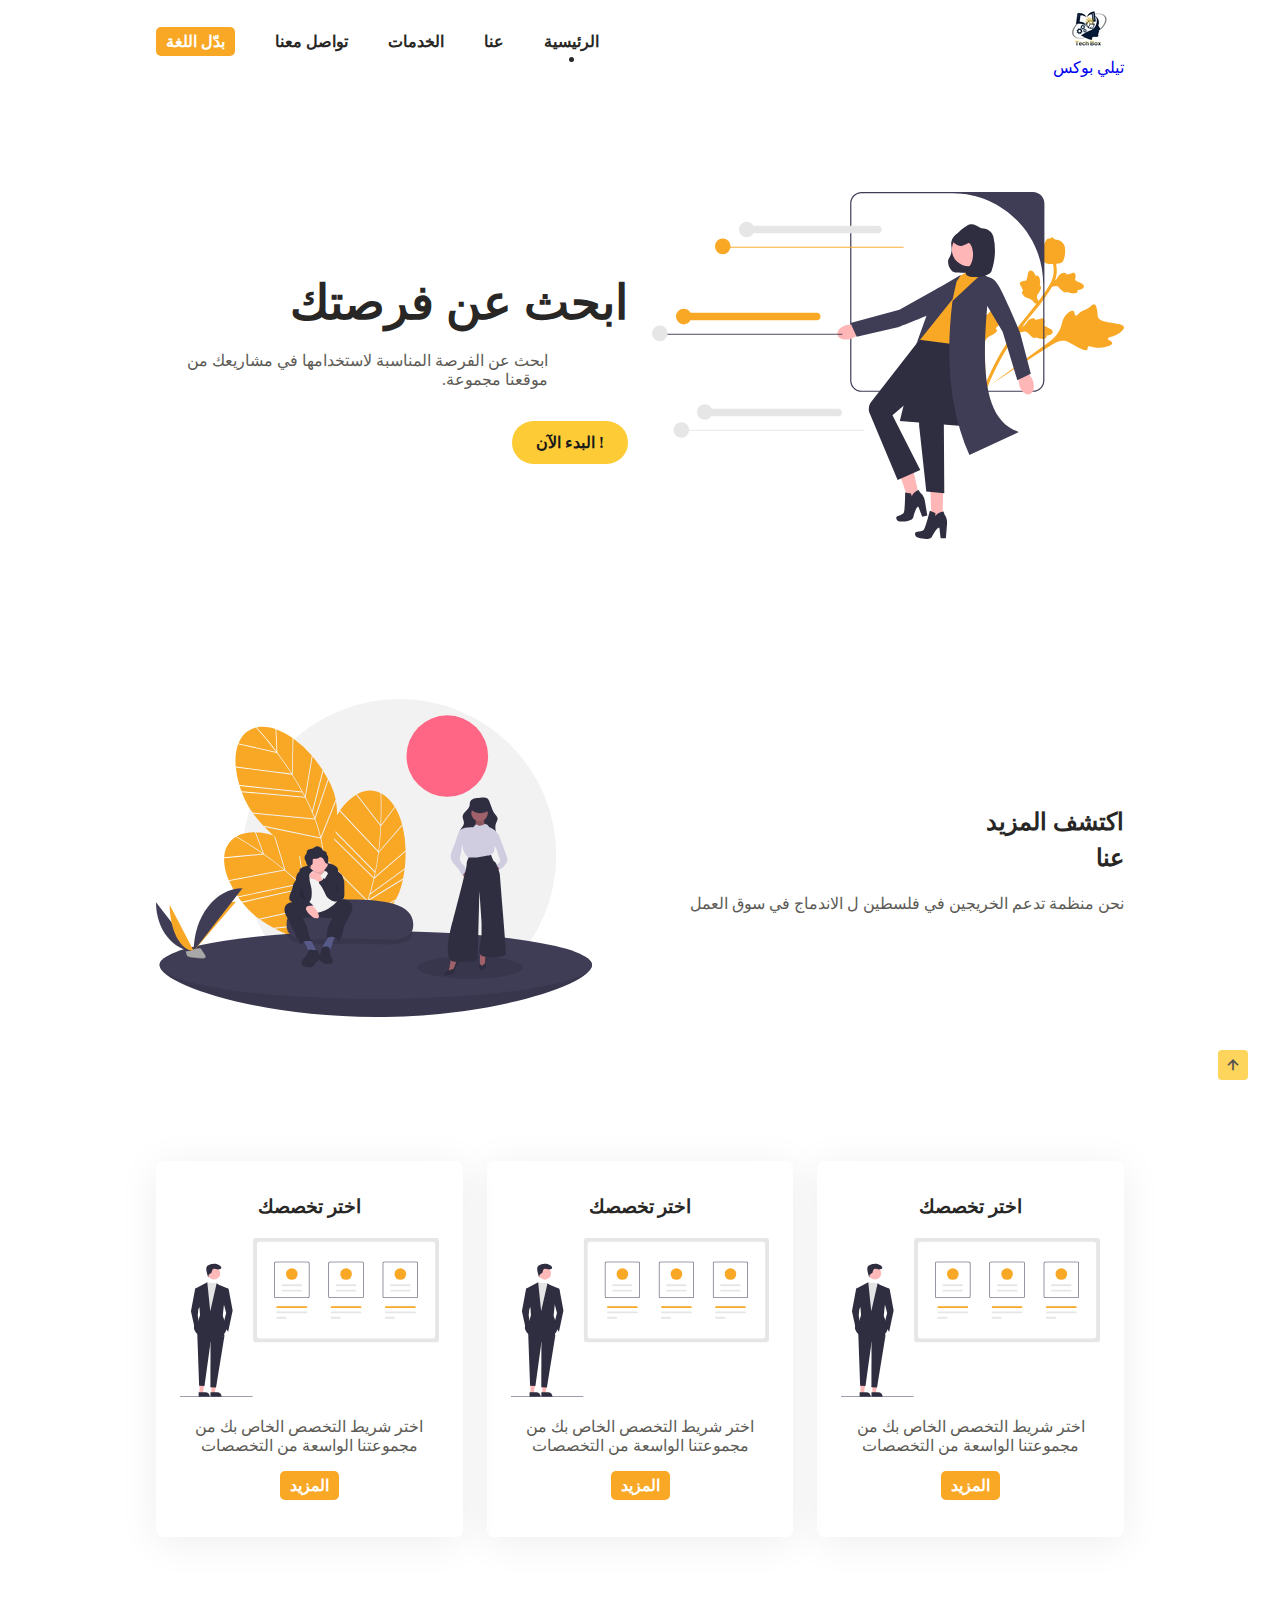
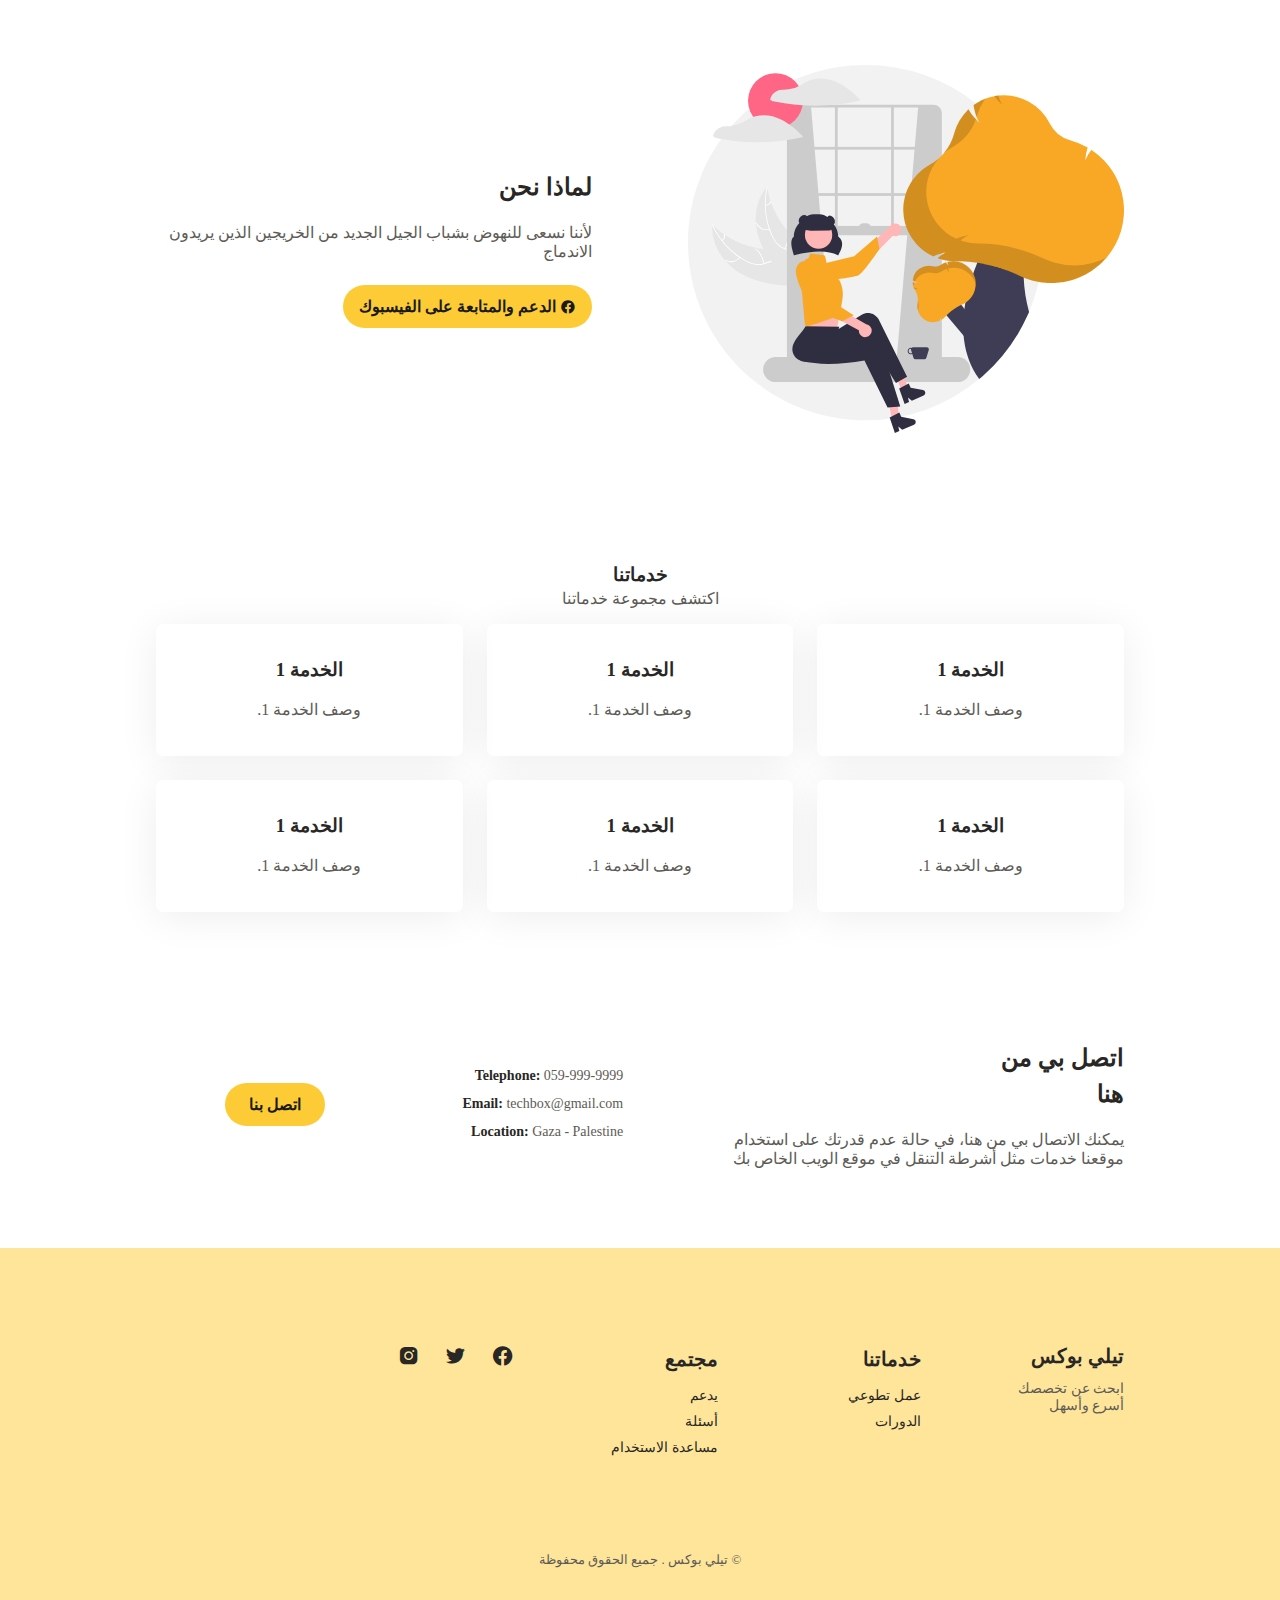
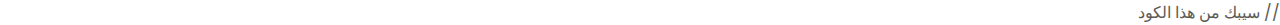
==== indexar.html @ 706bb254 "arabic lang" ====
<!DOCTYPE html>
<html lang="ar" dir="rtl">

<head>
    <meta charset="UTF-8">
    <meta name="viewport" content="width=device-width, initial-scale=1.0">

    <!--=============== BOXICONS ===============-->
    <link rel="stylesheet" href="https://cdn.jsdelivr.net/npm/boxicons@latest/css/boxicons.min.css">

    <!-- =============== CSS =============== -->
    <link rel="stylesheet" href="styles.css">
    <link rel="stylesheet" href="styles.scss">
    

    <title>تيلي بوكس</title>

    <!-- =============== FAVICON =============== -->
    <link rel="apple-touch-icon" sizes="180x180" href="assets/img/apple-touch-icon.png">
    <link rel="icon" type="image/png" sizes="32x32" href="assets/img/favicon-32x32.png">
    <link rel="icon" type="image/png" sizes="16x16" href="assets/img/favicon-16x16.png">
    <style>
        * {
            font-family: almarai;
        }

    </style>
</head>

<body>
    <!--=============== HEADER ===============-->
    <header class="header" id="header">
        <div class="progress-container">
            <div class="progress-bar" id="myBar"></div>
        </div>
        <nav class="nav container">
            <a href="#" class="navbar-brand " style="text-align: center;">
                <img src="./img/techbox (1).jpg" alt="TechBox Logo" class="logo-image img-fluid" style="color: black;">
                <br> تيلي بوكس
            </a>

            <div class="nav__menu" id="nav-menu">
                <ul class="nav__list">
                    <li class="nav__item">
                        <a href="#home" class="nav__link active-link">الرئيسية</a>
                    </li>
                    <li class="nav__item">
                        <a href="#about" class="nav__link">عنا</a>
                    </li>
                    <li class="nav__item">
                        <a href="#services" class="nav__link">الخدمات</a>
                    </li>
                    <li class="nav__item">
                        <a href="#contact" class="nav__link">تواصل معنا</a>
                    </li>
                    <li class="nav__item">
                        <a href="./index.html" id="language-switch" class="button button-link"
                            style="background-color: #f9a826; color: #fff; padding: 5px 10px; text-decoration: none; border-radius: 5px;">بدّل اللغة</a>
                    </li>
                </ul>

            </div>

        </nav>
    </header>

    <main class="main">
        <!--=============== HOME ===============-->
        <section class="home section" id="home">
            <div class="home__container container grid">
                <img src="./img/undraw_job_offers_re_634p.svg" alt="">

                <div class="home__data">
                    <h1 class="home__title">ابحث عن فرصتك</h1>
                    <p class="home__description">ابحث عن الفرصة المناسبة لاستخدامها في مشاريعك من موقعنا
                        مجموعة.</p>
                    <a href="#about" class="button">! البدء الآن</a>

                </div>
            </div>
        </section>

        <!--=============== ABOUT ===============-->
        <section class="about section container" id="about">
            <div class="about__container grid">
                <div class="about__data">
                    <h2 class="section__title-center">اكتشف المزيد <br> عنا</h2> <br>
                    <p class="about__description">نحن منظمة تدعم الخريجين في فلسطين ل
                        الاندماج في سوق العمل
                    </p>
                </div>

                <img src="./img/avT.svg" alt="">
            </div>
        </section>

        <!--=============== SERVICES ===============-->
        <section class="services section container" id="">
            <div class="services__container grid">
                <div class="services__data">
                    <h3 class="services__subtitle">اختر تخصصك</h3>
                    <clipPath id="clip0">
                        <img src="./img/awN.svg" alt="">

                        <rect width="121" height="94" fill="white" />
                    </clipPath>
                    <p class="services__description">اختر شريط التخصص الخاص بك من مجموعتنا الواسعة من التخصصات</p>
                    <div>
                        <a href="#" class="button button-link"
                            style="background-color: #f9a826; color: #fff; padding: 5px 10px; text-decoration: none; border-radius: 5px;">المزيد</a>
                    </div>

                </div>

                <div class="services__data">
                    <h3 class="services__subtitle">اختر تخصصك</h3>
                    <clipPath id="clip0">
                        <img src="./img/awN.svg" alt="">

                        <rect width="121" height="94" fill="white" />
                    </clipPath>
                    <p class="services__description">اختر شريط التخصص الخاص بك من مجموعتنا الواسعة من التخصصات</p>
                    <div>
                        <a href="#" class="button button-link"
                            style="background-color: #f9a826; color: #fff; padding: 5px 10px; text-decoration: none; border-radius: 5px;">المزيد</a>
                    </div>

                </div>

                <div class="services__data">
                    <h3 class="services__subtitle">اختر تخصصك</h3>
                    <clipPath id="clip0">
                        <img src="./img/awN.svg" alt="">

                        <rect width="121" height="94" fill="white" />
                    </clipPath>
                    <p class="services__description">اختر شريط التخصص الخاص بك من مجموعتنا الواسعة من التخصصات</p>
                    <div>
                        <a href="#" class="button button-link"
                            style="background-color: #f9a826; color: #fff; padding: 5px 10px; text-decoration: none; border-radius: 5px;">المزيد</a>
                    </div>

                </div>
            </div>
        </section>

        <!--=============== APP ===============-->
        <section class="app section container">
            <div class="app__container grid">
                <img src="./img/ayx.svg" alt="">
                <div class="app__data">
                    <h2 class="section__title-center">لماذا نحن </h2> <br>
                    <p class="app__description">لأننا نسعى للنهوض بشباب الجيل الجديد من الخريجين
                        الذين يريدون الاندماج
                    </p>
                    <div class="app__buttons">
                        <a href="https://facebook.com" class="button button-flex" target="_blank">
                            <i class='bx bxl-facebook-circle'></i> الدعم والمتابعة على الفيسبوك
                        </a>
                    </div>
                </div>

            </div>
        </section>

        <!--=============== SERVICES ===============-->
        <section class="services section container" id="services">
            <div style="text-align: center;">
                <h3 class="services__subtitle">خدماتنا</h3>
                <p class="services__description">اكتشف مجموعة خدماتنا</p>
            </div>

            <div class="services__container grid">


                <div class="services__data">
                    <h3 class="services__subtitle">الخدمة 1</h3>
                    <p class="services__description">وصف الخدمة 1.</p>
                </div>

                <div class="services__data">
                    <h3 class="services__subtitle">الخدمة 1</h3>
                    <p class="services__description">وصف الخدمة 1.</p>
                </div>

                <div class="services__data">
                    <h3 class="services__subtitle">الخدمة 1</h3>
                    <p class="services__description">وصف الخدمة 1.</p>
                </div>

                <div class="services__data">
                    <h3 class="services__subtitle">الخدمة 1</h3>
                    <p class="services__description">وصف الخدمة 1.</p>
                </div>

                <div class="services__data">
                    <h3 class="services__subtitle">الخدمة 1</h3>
                    <p class="services__description">وصف الخدمة 1.</p>
                </div>

                <div class="services__data">
                    <h3 class="services__subtitle">الخدمة 1</h3>
                    <p class="services__description">وصف الخدمة 1.</p>
                </div>

            </div>
        </section>

        <!--=============== CONTACT US ===============-->
        <section class="contact section container" id="contact">
            <div class="contact__container grid">
                <div class="contact__content">
                    <h2 class="section__title-center">اتصل بي من <br> هنا</h2> <br>
                    <p class="contact__description">يمكنك الاتصال بي من هنا، في حالة عدم قدرتك على استخدام موقعنا
                        خدمات مثل أشرطة التنقل في موقع الويب الخاص بك</p>
                </div>

                <ul class="contact__content grid">
                    <li class="contact__address">Telephone: <span class="contact__information">059-999-9999</span>
                    </li>
                    <li class="contact__address">Email: <span class="contact__information">techbox@gmail.com</span></li>
                    <li class="contact__address">Location: <span class="contact__information">Gaza - Palestine</span>
                    </li>
                </ul>

                <div class="contact__content">
                    <a href="https://github.com/pulkithanda" class="button">اتصل بنا</a>
                </div>
            </div>
        </section>
    </main>

    <!--=============== FOOTER ===============-->
    <footer class="footer section">
        <div class="footer__container container grid">
            <div class="footer__content">
                <a href="#" class="footer__logo">تيلي بوكس</a>
                <p class="footer__description">ابحث عن تخصصك <br> أسرع وأسهل</p>
            </div>

            <div class="footer__content">
                <h3 class="footer__title">خدماتنا</h3>
                <ul class="footer__links">
                    <li><a href="https://github.com/pulkithanda" class="footer__link">عمل تطوعي </a></li>
                    <li><a href="#" class="footer__link">الدورات </a></li>
                </ul>
            </div>



            <div class="footer__content">
                <h3 class="footer__title">مجتمع</h3>
                <ul class="footer__links">
                    <li><a href="#" class="footer__link">يدعم</a></li>
                    <li><a href="#" class="footer__link">أسئلة</a></li>
                    <li><a href="#" class="footer__link">مساعدة الاستخدام</a></li>
                </ul>
            </div>

            <div class="footer__social">
                <a href="#" target="_blank" class="footer__social-link"><i class='bx bxl-facebook-circle '></i></a>
                <a href="https://x.com" target="_blank" class="footer__social-link"><i class='bx bxl-twitter'></i></a>
                <a href="https://www.instagram.com" target="_blank" class="footer__social-link"><i
                        class='bx bxl-instagram-alt'></i></a>
            </div>
        </div>

        <p class="footer__copy">&#169; تيلي بوكس . جميع الحقوق محفوظة</p>
    </footer>

    <!--=============== SCROLL UP ===============-->
    <a href="#" class="scrollup" id="scroll-up">
        <i class='bx bx-up-arrow-alt scrollup__icon'></i>
    </a>

    <!--=============== MAIN JS ===============-->
    <script src="main.js"></script>
    // سيبك من هذا الكود
    <script>
        // Define your content in both languages
        const englishContent = {
            home: "Home",
            about: "About Us",
            contact: "Contact Us",
            services: "Services"
        };

        const arabicContent = {
            home: "الصفحة الرئيسية",
            about: "معلومات عنا",
            contact: "اتصل بنا",
            services: "الخدمات"
        };

        document.getElementById("language-switch").addEventListener("click", function () {
            function updateContent(language) {
                const content = language === 'english' ? englishContent : arabicContent;

                // Update navbar link text
                document.querySelector(".nav__link").textContent = content.home;
            }
        });

        updateContent('english');

    </script>
</body>

</html>
---- styles.css ----
/*=============== GOOGLE FONTS ===============*/
@import url("https://fonts.googleapis.com/css2?family=Poppins:wght@400;600;700&display=swap");
/*=============== VARIABLES CSS ===============*/
:root {
  --header-height: 3rem;
  /*========== Colors ==========*/
  --hue: 45;
  --sat: 98%;
  --first-color: hsl(var(--hue), var(--sat), 60%);
  --first-color-light: hsl(var(--hue), var(--sat), 85%);
  --first-color-lighten: hsl(var(--hue), var(--sat), 80%);
  --first-color-alt: hsl(var(--hue), var(--sat), 53%);
  --title-color: hsl(var(--hue), 4%, 15%);
  --text-color: hsl(var(--hue), 4%, 35%);
  --text-color-light: hsl(var(--hue), 4%, 65%);
  --body-color: hsl(var(--hue), 0%, 100%);
  --container-color: #FFF;
  --scroll-bar-color: hsl(var(--hue), 4%, 85%);
  --scroll-thumb-color: hsl(var(--hue), 4%, 75%);
  /*========== Font and typography ==========*/
  --body-font: 'Poppins', sans-serif;
  --biggest-font-size: 2rem;
  --h2-font-size: 1.25rem;
  --h3-font-size: 1.125rem;
  --normal-font-size: .938rem;
  --small-font-size: .813rem;
  --smaller-font-size: .75rem;
  /*========== Font weight ==========*/
  --font-semi-bold: 600;
  --font-bold: 700;
  /*========== Margenes ==========*/
  --mb-0-5: .5rem;
  --mb-0-75: .75rem;
  --mb-1: 1rem;
  --mb-1-5: 1.5rem;
  --mb-2: 2rem;
  /*========== z index ==========*/
  --z-tooltip: 10;
  --z-fixed: 100;
}

@media screen and (min-width: 968px) {
  :root {
    --biggest-font-size: 3rem;
    --h2-font-size: 1.75rem;
    --h3-font-size: 1.25rem;
    --normal-font-size: 1rem;
    --small-font-size: .875rem;
    --smaller-font-size: .813rem;
  }
}

/*=============== BASE ===============*/
*, ::before, ::after {
  box-sizing: border-box;
  padding: 0;
  margin: 0;
}

html {
  scroll-behavior: smooth;
}

body {
  margin: var(--header-height) 0 0 0;
  font-family: var(--body-font);
  font-size: var(--normal-font-size);
  background-color: var(--body-color);
  color: var(--text-color);
  transition: .5s;
}

h1, h2, h3 {
  font-weight: var(--font-semi-bold);
  color: var(--title-color);
  line-height: 1.5;
}

ul {
  list-style: none;
}

a {
  text-decoration: none;
}

img {
  max-width: 100%;
  height: auto;
}



/*=============== THEME ===============*/
/*========== Variables Dark theme ==========*/
body.dark-theme {
  --first-color-light: hsl(var(--hue), var(--sat), 75%);
  --title-color: hsl(var(--hue), 4%, 95%);
  --text-color: hsl(var(--hue), 4%, 80%);
  --body-color: hsl(var(--hue), 8%, 13%);
  --container-color: hsl(var(--hue), 8%, 16%);
  --scroll-bar-color: hsl(var(--hue), 4%, 32%);
  --scroll-thumb-color: hsl(var(--hue), 4%, 24%);
}

/*========== Button Dark/Light ==========*/
.change-theme {
  position: absolute;
  right: 1.5rem;
  top: 2.2rem;
  color: var(--title-color);
  font-size: 1.8rem;
  cursor: pointer;
}

.dark-theme .footer {
  background-color: var(--container-color);
}

/*=============== REUSABLE CSS CLASSES ===============*/
.section {
  padding: 4.5rem 0 1rem;
}

.svg__color {
  fill: var(--first-color);
}

.svg__blob {
  fill: var(--first-color-light);
}

.svg__img {
  width: 300px;
  justify-self: center;
}

/*=============== LAYOUT ===============*/
.container {
  max-width: 968px;
  margin-left: var(--mb-1-5);
  margin-right: var(--mb-1-5);
}

.grid {
  display: grid;
  gap: 1.5rem;
}

/*=============== HEADER ===============*/
.header {
  width: 100%;
  background-color: var(--body-color);
  position: fixed;
  top: 0;
  left: 0;
  z-index: var(--z-fixed);
  transition: .5s;
}

/*=============== NAV ===============*/
.nav {
  height: var(--header-height);
  display: flex;
  justify-content: space-between;
  align-items: center;
}

@media screen and (max-width: 767px) {
  .nav__menu {
    position: fixed;
    background-color: var(--container-color);
    box-shadow: 0 0 4px rgba(0, 0, 0, 0.1);
    padding: 2.5rem 0;
    width: 90%;
    top: -100%;
    left: 0;
    right: 0;
    margin: 0 auto;
    transition: .4s;
    border-radius: 2rem;
    z-index: var(--z-fixed);
  }
}

.nav__list {
  display: flex;
  flex-direction: column;
  align-items: center;
  row-gap: 1.5rem;
}

.nav__link, .nav__logo, .nav__toggle {
  color: var(--title-color);
  font-weight: var(--font-semi-bold);
}

.nav__toggle {
  font-size: 1.3rem;
  cursor: pointer;
}

/* Show menu */
.show-menu {
  top: calc(var(--header-height) + 1rem);
}

/* Active link */
.active-link {
  position: relative;
}

.active-link::before {
  content: '';
  position: absolute;
  bottom: -.75rem;
  left: 45%;
  width: 5px;
  height: 5px;
  background-color: var(--title-color);
  border-radius: 50%;
}

/* Change background header */
.scroll-header {
  box-shadow: 0 1px 4px rgba(0, 0, 0, 0.1);
}

/*=============== HOME ===============*/
.home__container {
  row-gap: 3rem;
}

.home__title {
  font-size: var(--biggest-font-size);
  font-weight: var(--font-bold);
  margin-bottom: var(--mb-0-75);
}

.home__description {
  margin-bottom: var(--mb-2);
}

/*=============== BUTTONS ===============*/
.button {
  display: inline-block;
  background-color: var(--first-color);
  color: #1A1A1A;
  padding: .75rem 1.5rem;
  border-radius: 3rem;
  font-weight: var(--font-semi-bold);
  transition: .3s;
}

.button:hover {
  background-color: var(--first-color-alt);
}

.button__header {
  display: none;
}

.button-link {
  background: none;
  padding: 0;
  color: var(--title-color);
}

.button-link:hover {
  background-color: transparent;
}

.button-flex {
  display: inline-flex;
  align-items: center;
  column-gap: .25rem;
  padding: .75rem 1rem;
}

.button__icon {
  font-size: 1.5rem;
}

/*=============== ABOUT ===============*/
.about__container {
  gap: 2.5rem;
}

.about__data {
  text-align: center;
}

/*=============== SERVICES ===============*/
.services__container {
  padding-top: 1rem;
}

.services__data {
  display: grid;
  row-gap: 1rem;
  background-color: var(--container-color);
  box-shadow: 0 5px 40px rgba(0, 0, 0, 0.07);
  border-bottom: 5px solid transparent;
  transition: all 0.3s ease-out;
  padding: 2rem 1.5rem;
  border-radius: 7px;
  text-align: center;
}

.services__data:hover {
  transform: scale(1.04);
  border-bottom: 5px solid var(--first-color);
}

.services__img {
  width: 135px;
  justify-self: center;
  margin-bottom: var(--mb-0-5);
}

/*=============== APP ===============*/
.app__container {
  gap: 2.5rem;
}

.app__data {
  text-align: center;
}

.app__description {
  margin-bottom: var(--mb-1-5);
}

.app__buttons {
  display: grid;
  grid-template-columns: repeat(2, max-content);
  justify-content: center;
  gap: .5rem;
}

/*=============== CONTACT ===============*/
.contact__container {
  padding-bottom: 3rem;
}

.contact__description {
  text-align: center;
}

.contact__content {
  row-gap: .75rem;
}

.contact__address {
  font-size: var(--small-font-size);
  font-weight: var(--font-semi-bold);
  color: var(--title-color);
}

.contact__information {
  font-weight: initial;
  color: var(--text-color);
}

/*=============== FOOTER ===============*/
.footer {
  background-color: var(--first-color-lighten);
  padding-bottom: 2rem;
}

.footer__container {
  row-gap: 2rem;
}

.footer__logo, .footer__title {
  font-size: var(--h3-font-size);
  margin-bottom: var(--mb-0-75);
}

.footer__logo {
  display: inline-block;
  font-weight: var(--font-semi-bold);
  color: var(--title-color);
}

.footer__description, .footer__link {
  font-size: var(--small-font-size);
}

.footer__links {
  display: grid;
  row-gap: .5rem;
}

.footer__link {
  color: var(--title-color);
}

.footer__social {
  display: flex;
  column-gap: 1.5rem;
}

.footer__link:hover{
  text-decoration: underline;
  color: rgb(66, 66, 66);
}
.footer__social-link {
  font-size: 1.25rem;
  color: var(--title-color);
}

.footer__copy {
  margin-top: 6rem;
  text-align: center;
  font-size: var(--smaller-font-size);
  color: var(--text-color);
}

/*=============== SCROLL UP ===============*/
.scrollup {
  position: fixed;
  background: var(--first-color);
  right: 1rem;
  bottom: -20%;
  display: inline-flex;
  padding: .3rem;
  border-radius: .25rem;
  z-index: var(--z-tooltip);
  opacity: .8;
  transition: .4s;
}

.scrollup:hover {
  background-color: var(--first-color);
  opacity: 1;
}

.scrollup__icon {
  font-size: 1.25rem;
  color: var(--title-color);
}

/* Show Scroll Up*/
.show-scroll {
  bottom: 3rem;
}

/*=============== SCROLL BAR ===============*/
::-webkit-scrollbar {
  width: .6rem;
  border-radius: .5rem;
  background-color: var(--scroll-bar-color);
}

::-webkit-scrollbar-thumb {
  background-color: var(--scroll-thumb-color);
  border-radius: .5rem;
}

::-webkit-scrollbar-thumb:hover {
  background-color: var(--text-color-light);
}

.progress-container {
  width: 100%;
  height: 5px;
  /* background: #ccc; */
}

.progress-bar {
  height: 5px;
  background: #FDCB35;
  width: 0%;
}

/*=============== MEDIA QUERIES ===============*/
/* For small devices */
@media screen and (max-width: 360px) {
  .svg__img {
    width: 100%;
  }
  .section {
    padding: 3.5rem 0 1rem;
  }
  .services__img {
    width: 100px;
  }
  .app__buttons {
    grid-template-columns: max-content;
  }
}

/* For medium devices */
@media screen and (min-width: 576px) {
  .svg__img {
    width: 100%;
  }
  .section__title-center {
    text-align: initial;
  }
  .home__container,
  .about__container,
  .services__container,
  .app__container,
  .contact__container,
  .footer__container {
    grid-template-columns: repeat(2, 1fr);
  }
  .home__img {
    order: 1;
  }
  .home__container,
  .about__container,
  .app__container,
  .contact__container {
    align-items: center;
  }
  .about__data,
  .app__data,
  .contact__description {
    text-align: initial;
  }
  .about__img,
  .app__img {
    order: -1;
  }
}

@media screen and (min-width: 767px) {
  body {
    margin: 0;
  }
  .section {
    padding: 6rem 0 2rem;
  }
  .nav {
    height: calc(var(--header-height) + 1.5rem);
  }
  .nav__list {
    flex-direction: row;
    column-gap: 2.5rem;
  }
  .nav__toggle {
    display: none;
  }
  .change-theme {
    position: initial;
  }
  .home__container {
    padding: 6rem 0 2rem;
  }
  .app__buttons {
    justify-content: initial;
  }
}

/* For large devices */
@media screen and (min-width: 968px) {
  .button__header {
    display: block;
  }
  .svg__img {
    width: 470px;
  }
  .about__container,
  .app__container,
  .contact__container {
    column-gap: 6rem;
  }
  .services__container {
    grid-template-columns: repeat(3, 1fr);
  }
  .contact__container {
    grid-template-columns: 3fr 1.5fr 1.25fr;
  }
  .footer__container {
    grid-template-columns: repeat(5, 1fr);
  }
  .footer__social {
    align-items: flex-start;
  }
  .footer__social-link {
    font-size: 1.45rem;
  }
}

@media screen and (min-width: 1024px) {
  .container {
    margin-left: auto;
    margin-right: auto;
  }
  .home__img {
    width: 540px;
  }
  .home__description {
    padding-right: 5rem;
  }
  .footer__container {
    column-gap: 3rem;
  }
  .scrollup {
    right: 2rem;
  }
}
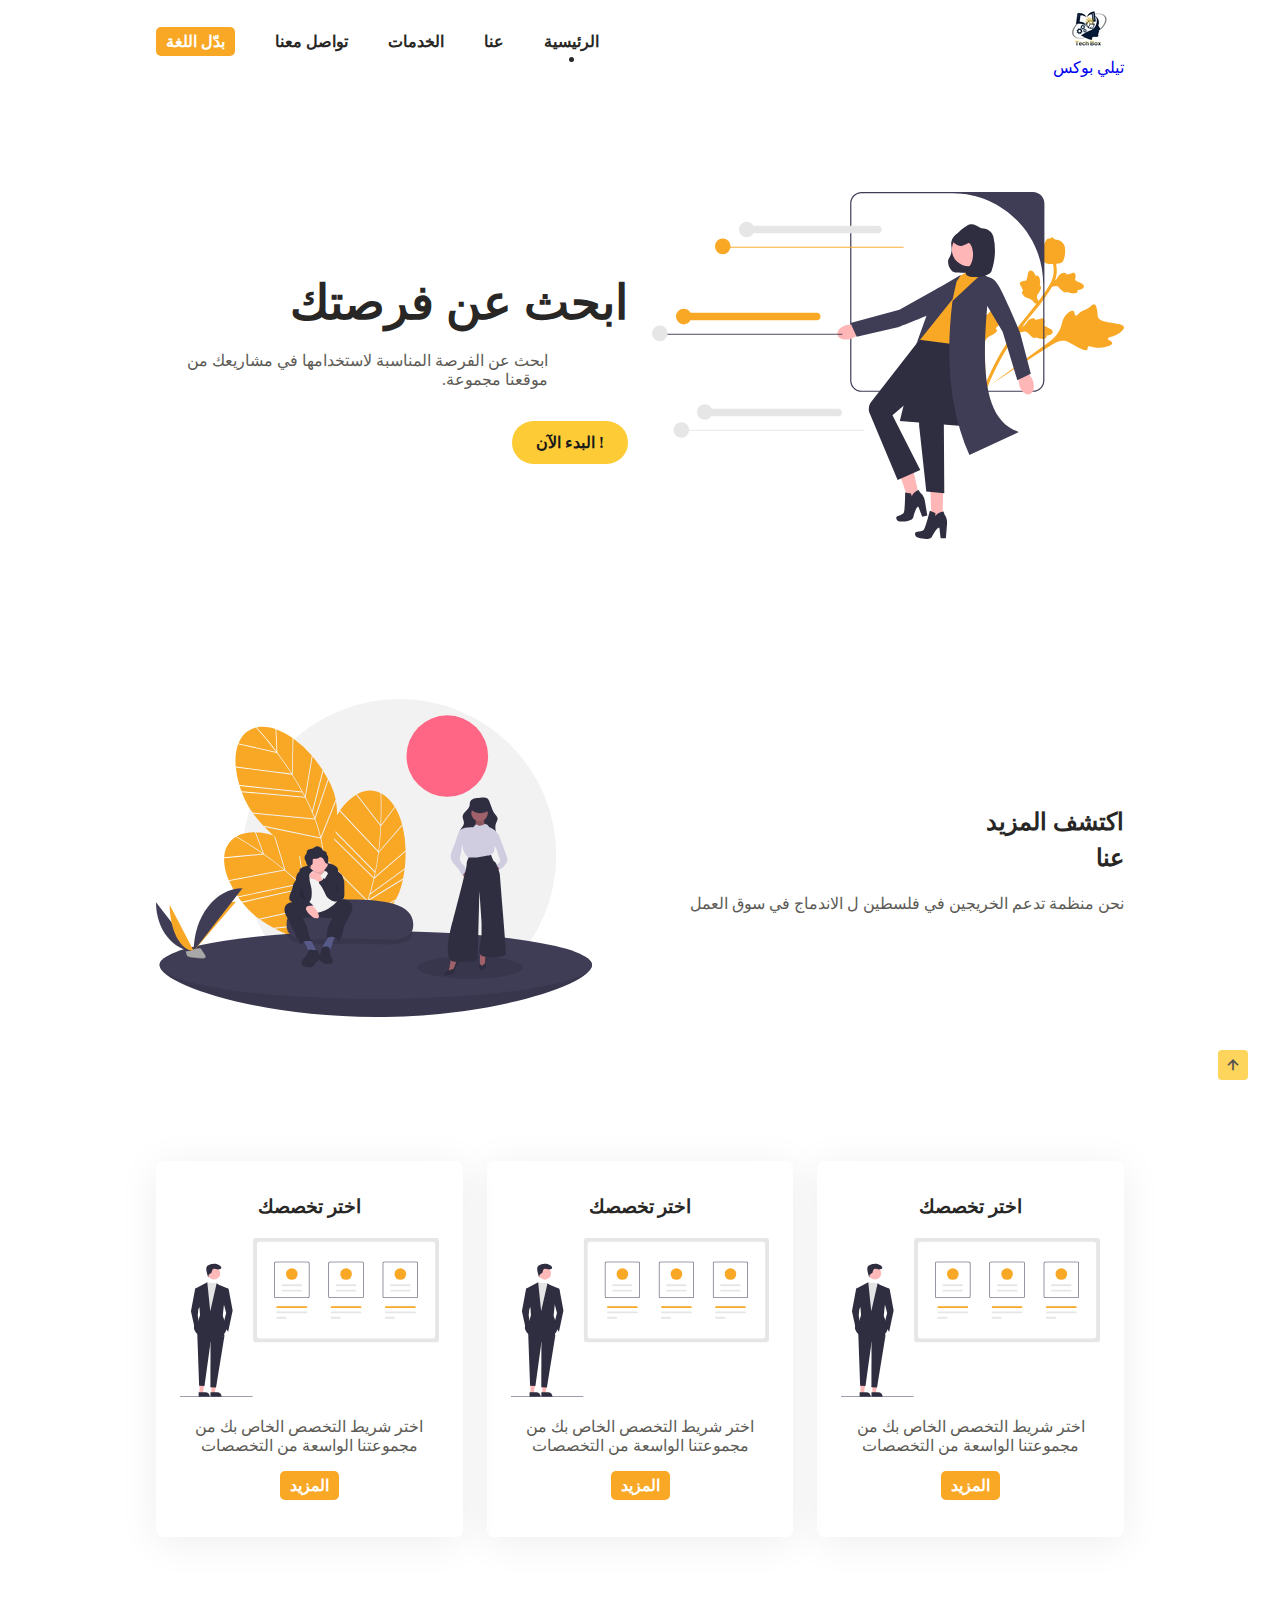
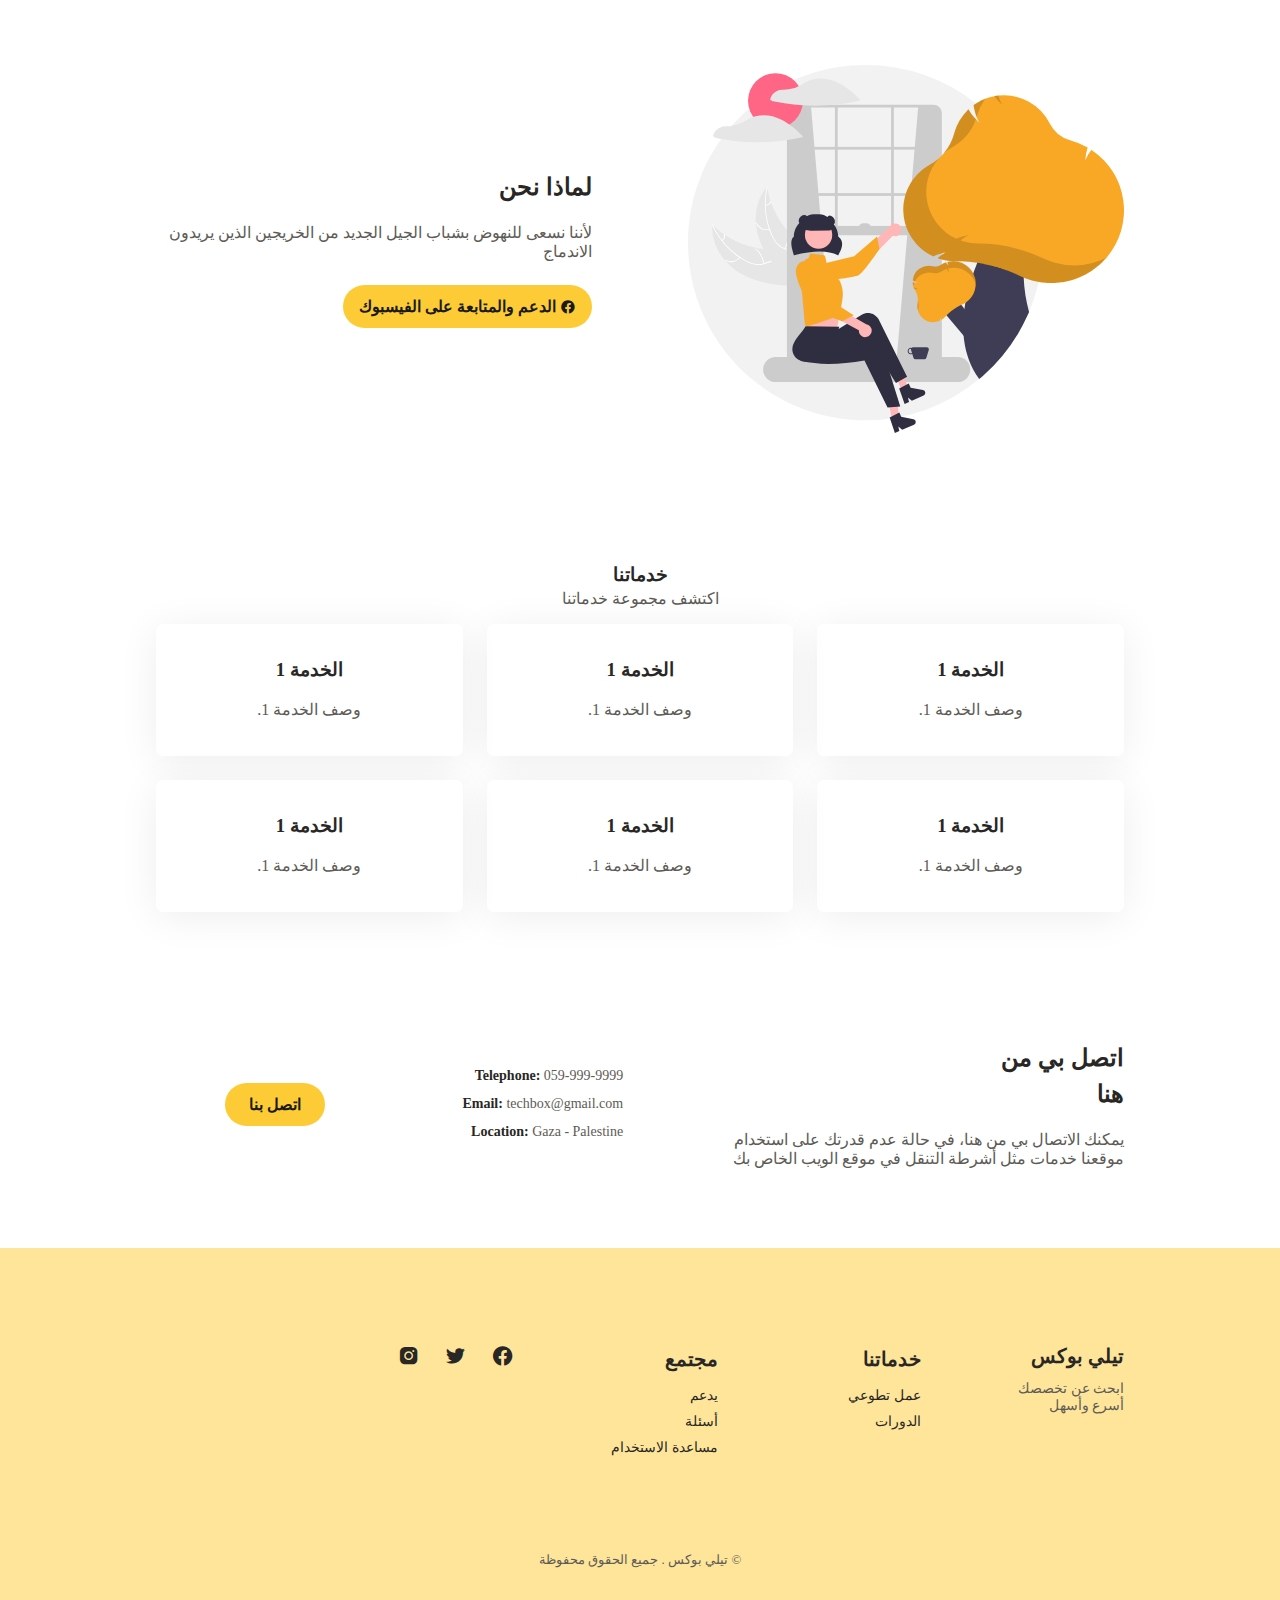
==== commit 788ce890: "update pages" ====
--- a/indexar.html
+++ b/indexar.html
@@ -275,7 +275,7 @@
 
     <!--=============== MAIN JS ===============-->
     <script src="main.js"></script>
-    // سيبك من هذا الكود
+    <!-- // سيبك من هذا الكود -->
     <script>
         // Define your content in both languages
         const englishContent = {
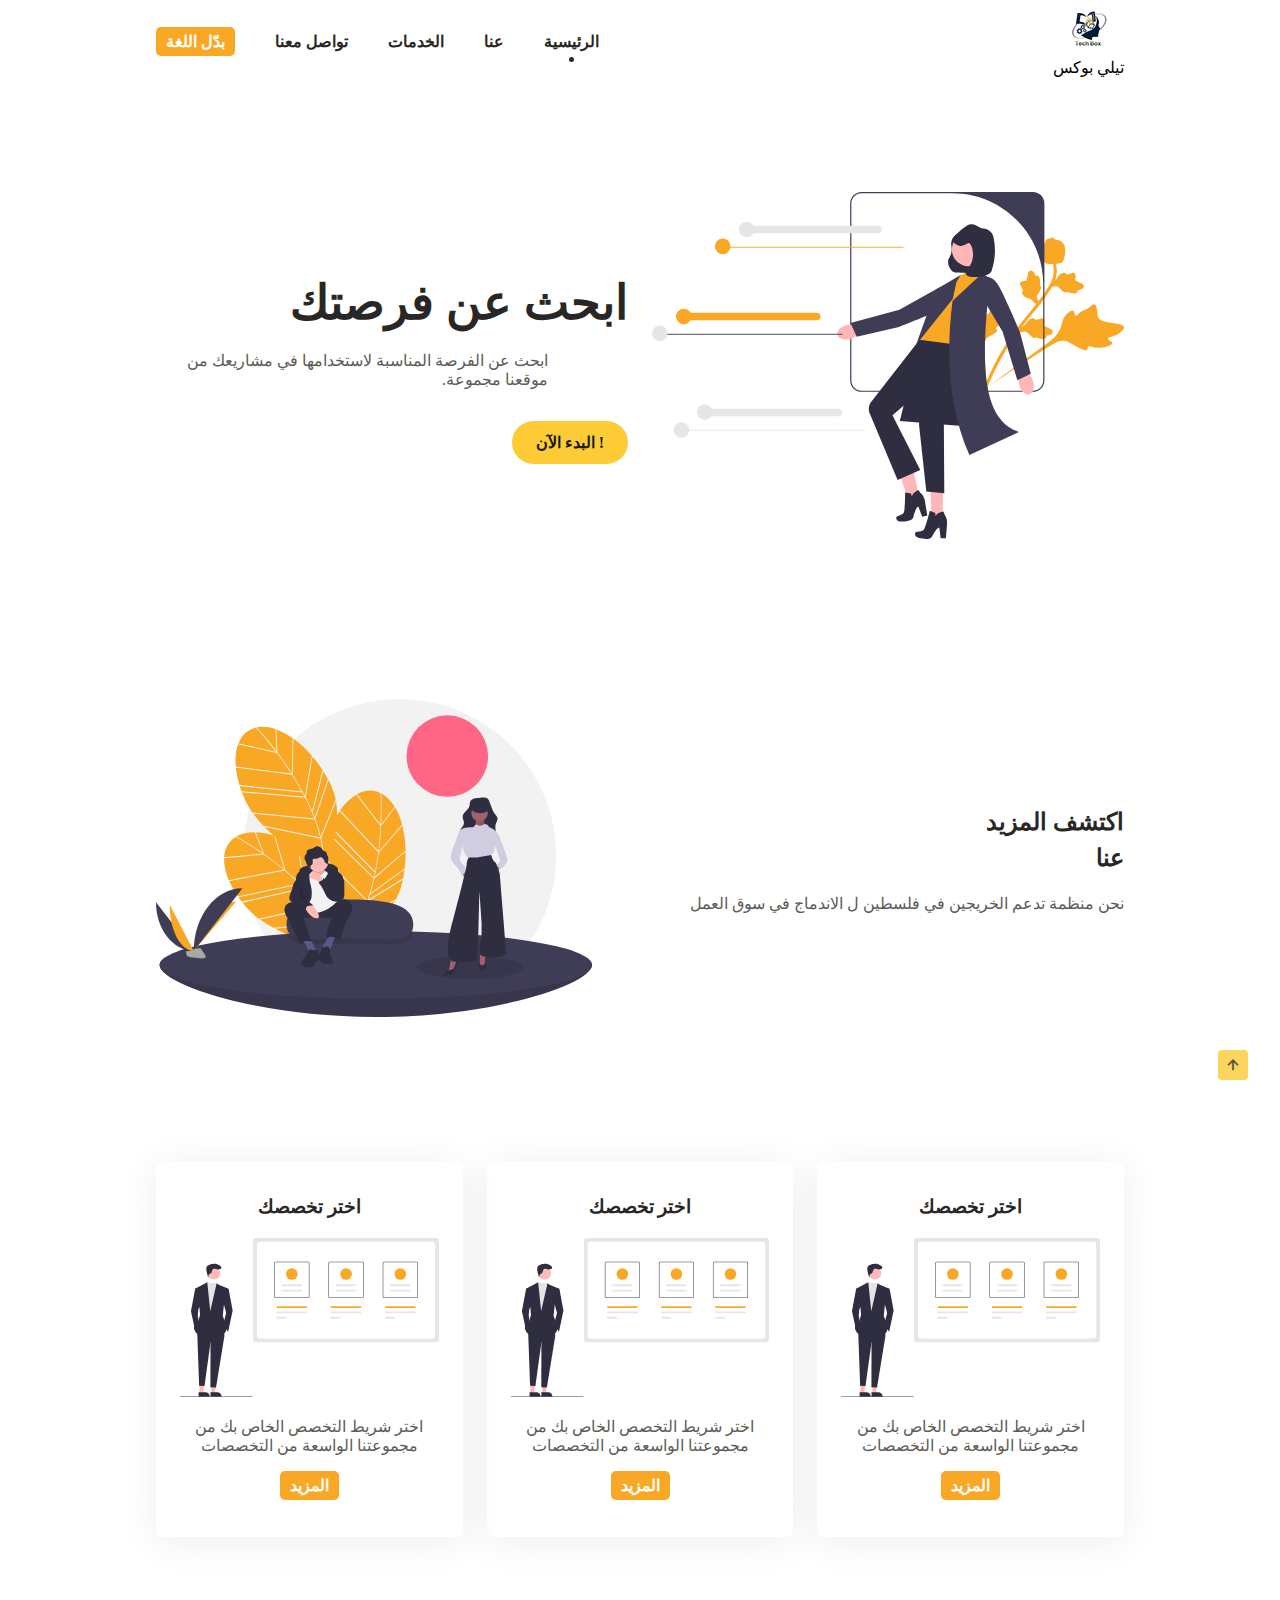
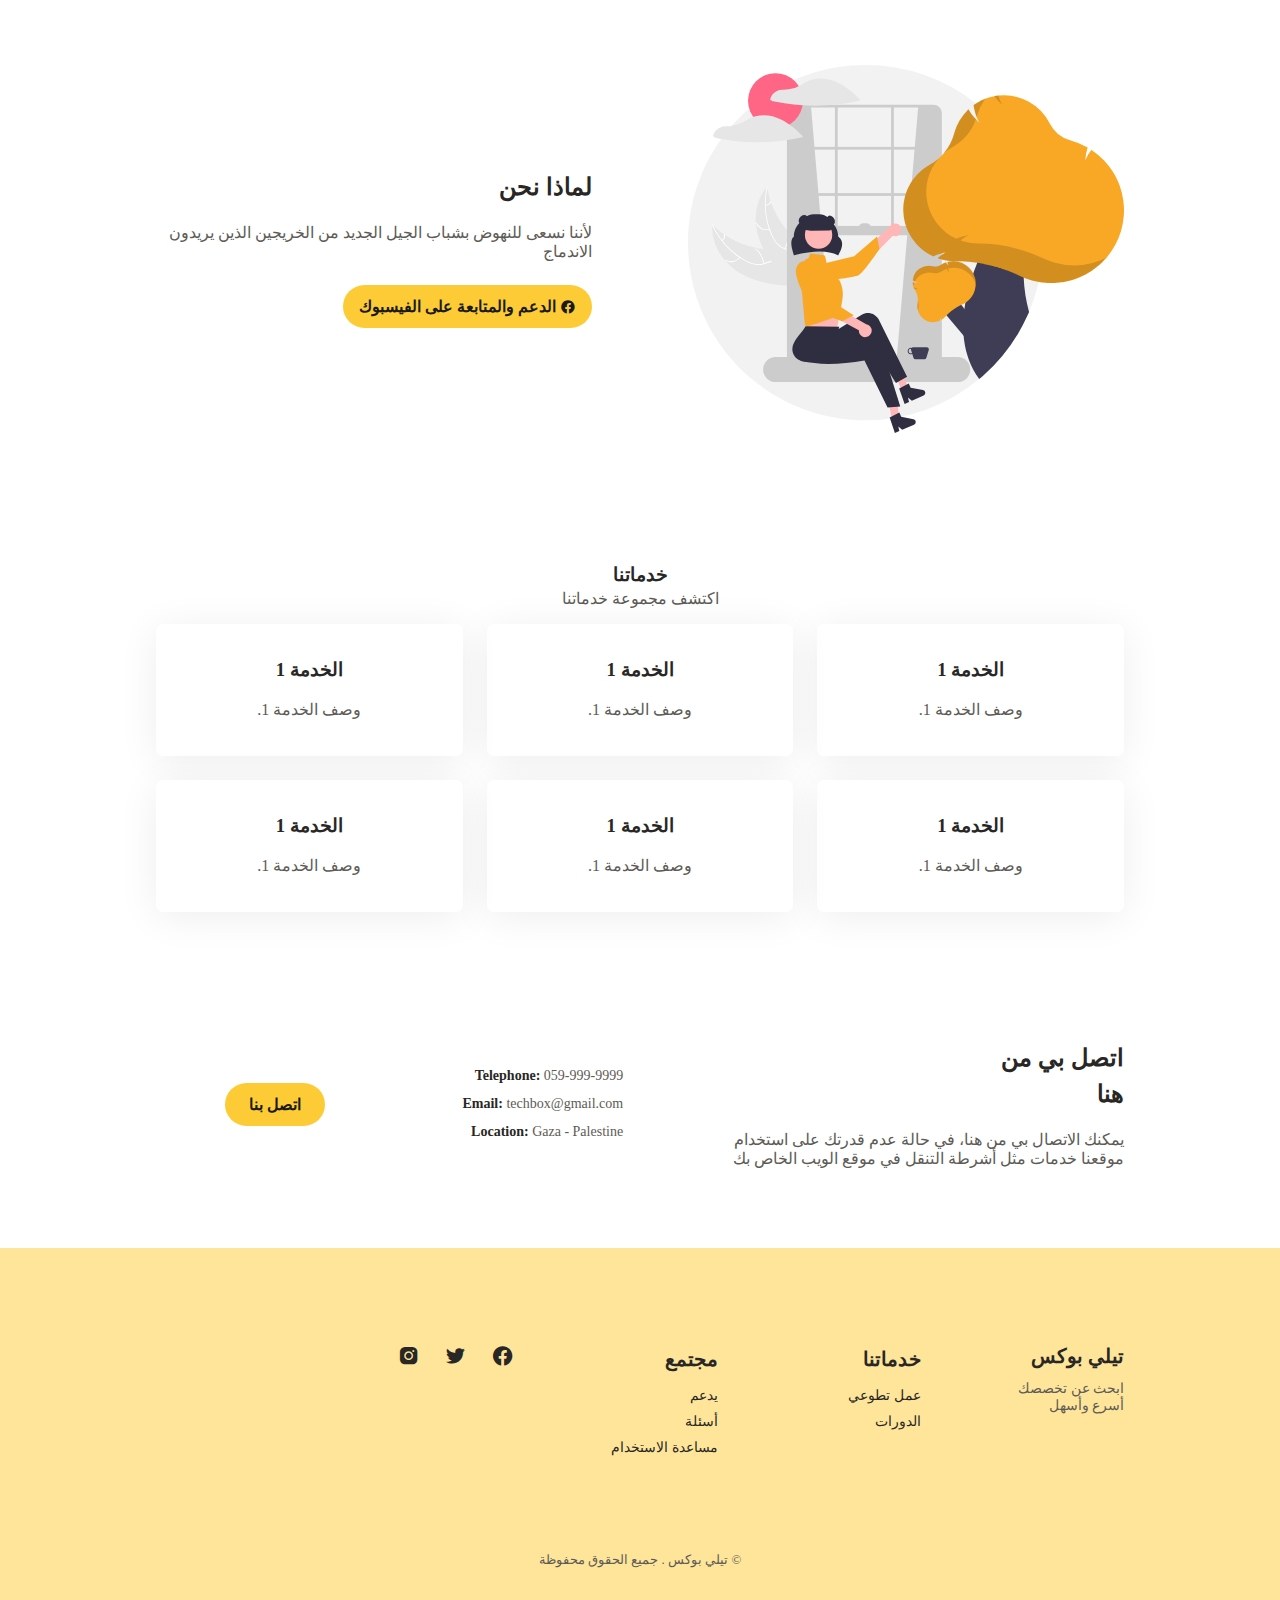
==== commit 5c3600c7: "logo color" ====
--- a/indexar.html
+++ b/indexar.html
@@ -24,6 +24,9 @@
             font-family: almarai;
         }
 
+        .navbar-brand{
+            color: black;
+        }
     </style>
 </head>
 
@@ -34,7 +37,7 @@
             <div class="progress-bar" id="myBar"></div>
         </div>
         <nav class="nav container">
-            <a href="#" class="navbar-brand " style="text-align: center;">
+            <a href="#" class="navbar-brand" style="text-align: center;">
                 <img src="./img/techbox (1).jpg" alt="TechBox Logo" class="logo-image img-fluid" style="color: black;">
                 <br> تيلي بوكس
             </a>
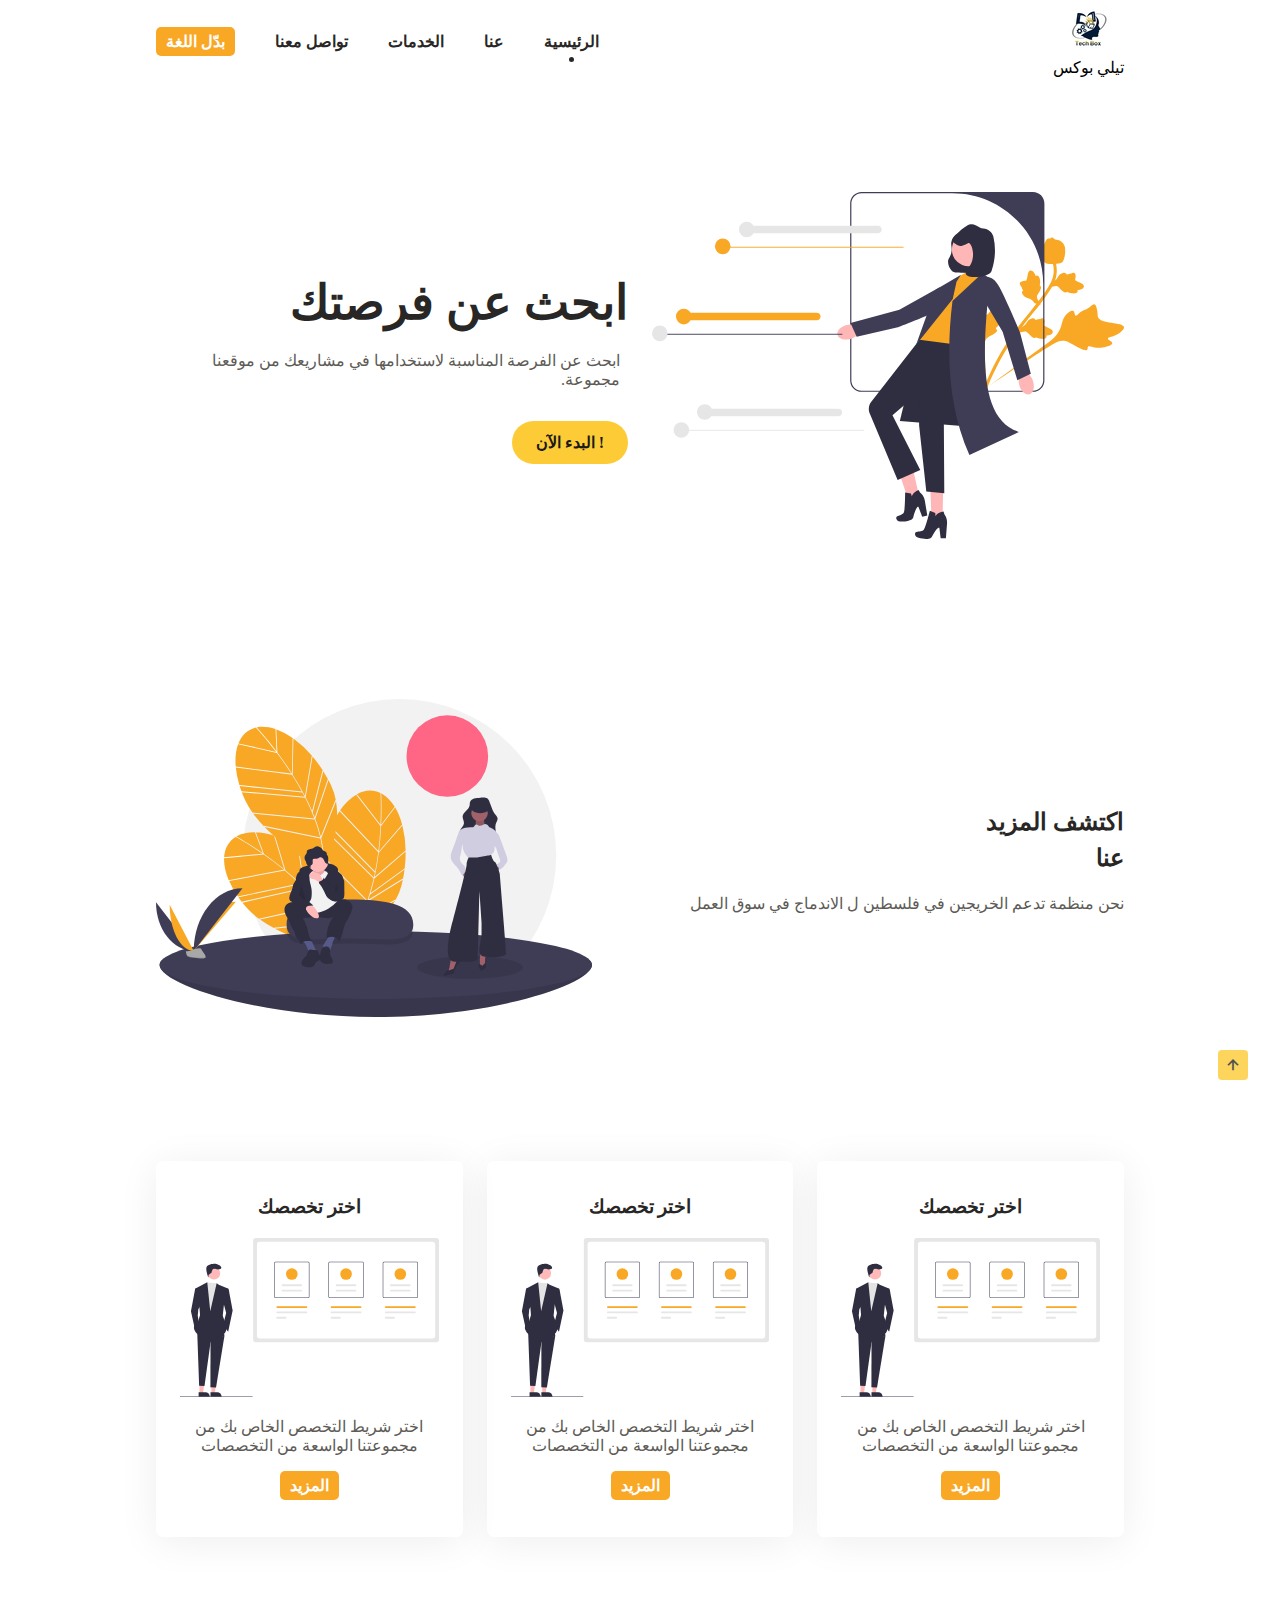
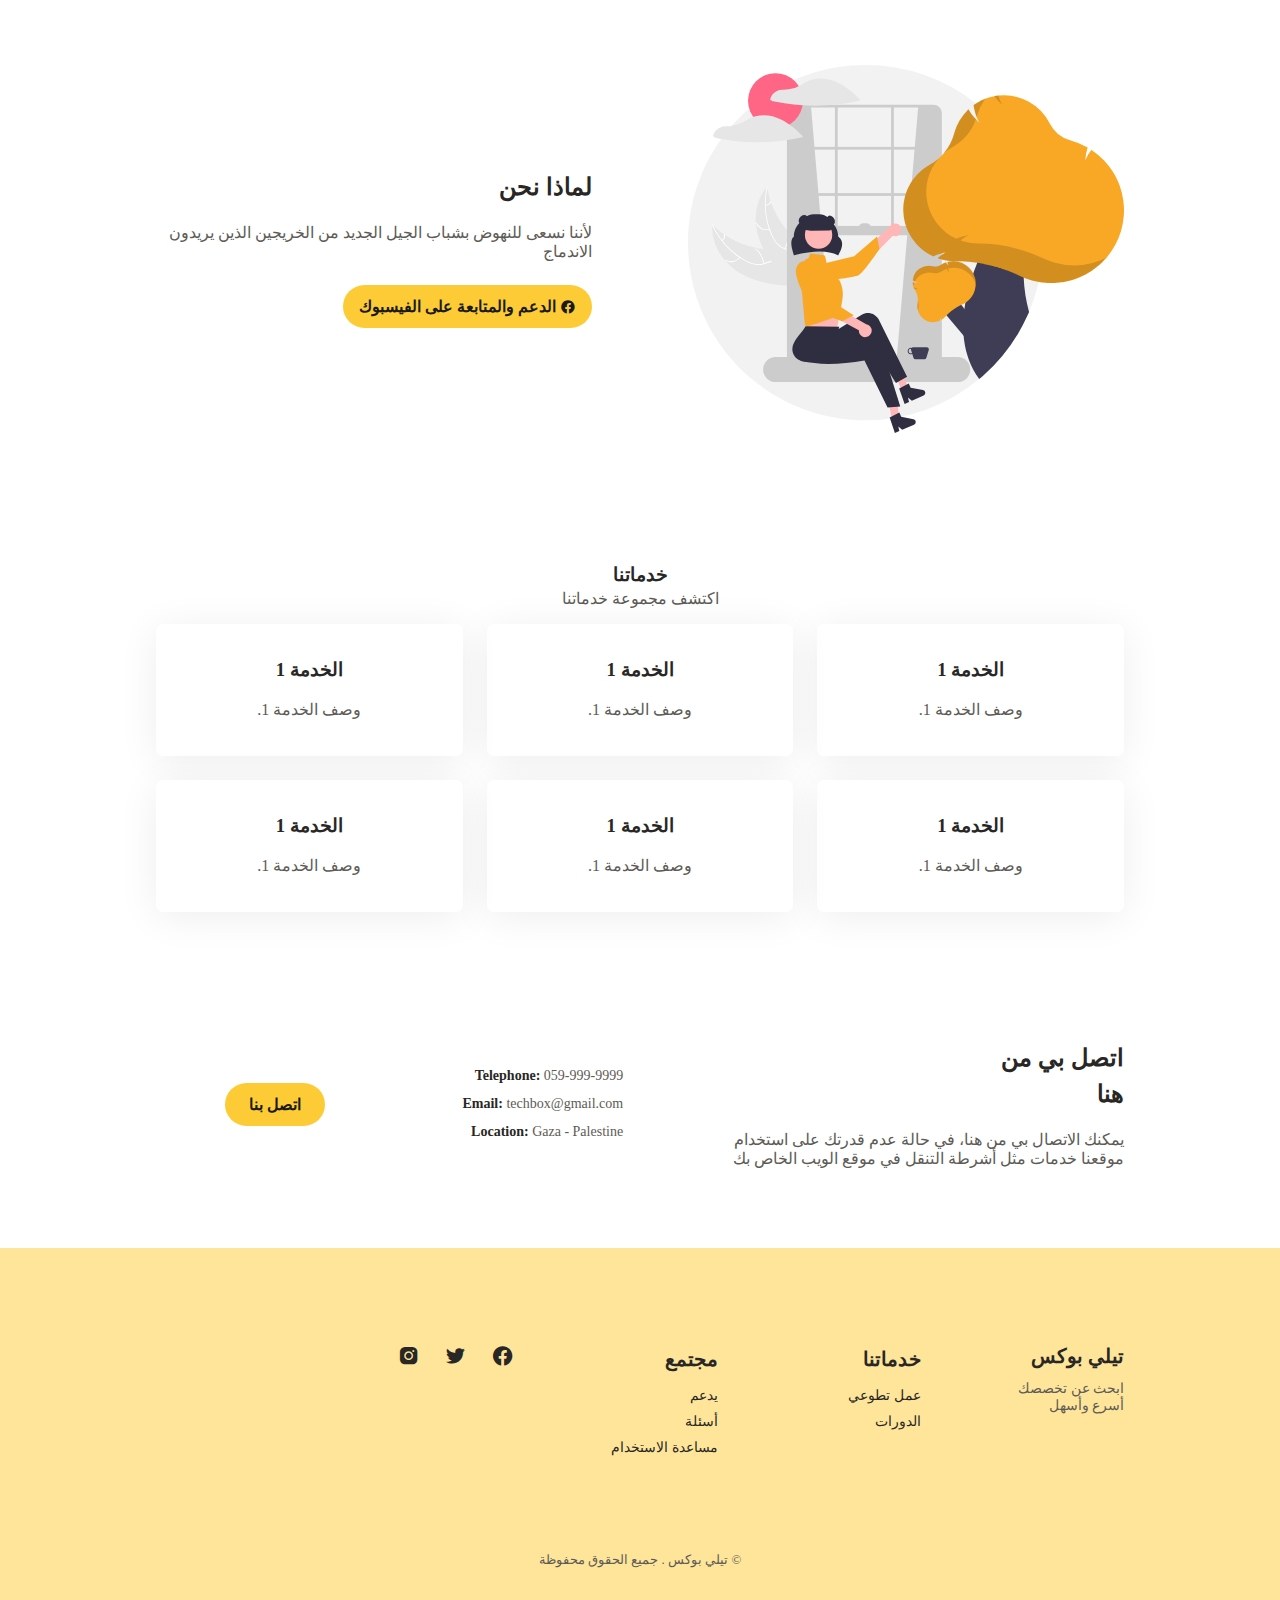
==== commit 99473687: "fix P element" ====
--- a/indexar.html
+++ b/indexar.html
@@ -11,7 +11,7 @@
     <!-- =============== CSS =============== -->
     <link rel="stylesheet" href="styles.css">
     <link rel="stylesheet" href="styles.scss">
-    
+
 
     <title>تيلي بوكس</title>
 
@@ -24,7 +24,7 @@
             font-family: almarai;
         }
 
-        .navbar-brand{
+        .navbar-brand {
             color: black;
         }
     </style>
@@ -58,7 +58,8 @@
                     </li>
                     <li class="nav__item">
                         <a href="./index.html" id="language-switch" class="button button-link"
-                            style="background-color: #f9a826; color: #fff; padding: 5px 10px; text-decoration: none; border-radius: 5px;">بدّل اللغة</a>
+                            style="background-color: #f9a826; color: #fff; padding: 5px 10px; text-decoration: none; border-radius: 5px;">بدّل
+                            اللغة</a>
                     </li>
                 </ul>
 
@@ -74,9 +75,9 @@
                 <img src="./img/undraw_job_offers_re_634p.svg" alt="">
 
                 <div class="home__data">
-                    <h1 class="home__title">ابحث عن فرصتك</h1>
-                    <p class="home__description">ابحث عن الفرصة المناسبة لاستخدامها في مشاريعك من موقعنا
-                        مجموعة.</p>
+                        <h1 class="home__title">ابحث عن فرصتك</h1>
+                        <p class="home__description">ابحث عن الفرصة المناسبة لاستخدامها في مشاريعك من موقعنا
+                            مجموعة.</p>
                     <a href="#about" class="button">! البدء الآن</a>
 
                 </div>
--- a/styles.css
+++ b/styles.css
@@ -594,7 +594,7 @@
     width: 540px;
   }
   .home__description {
-    padding-right: 5rem;
+    padding-right: 0.5rem;
   }
   .footer__container {
     column-gap: 3rem;
